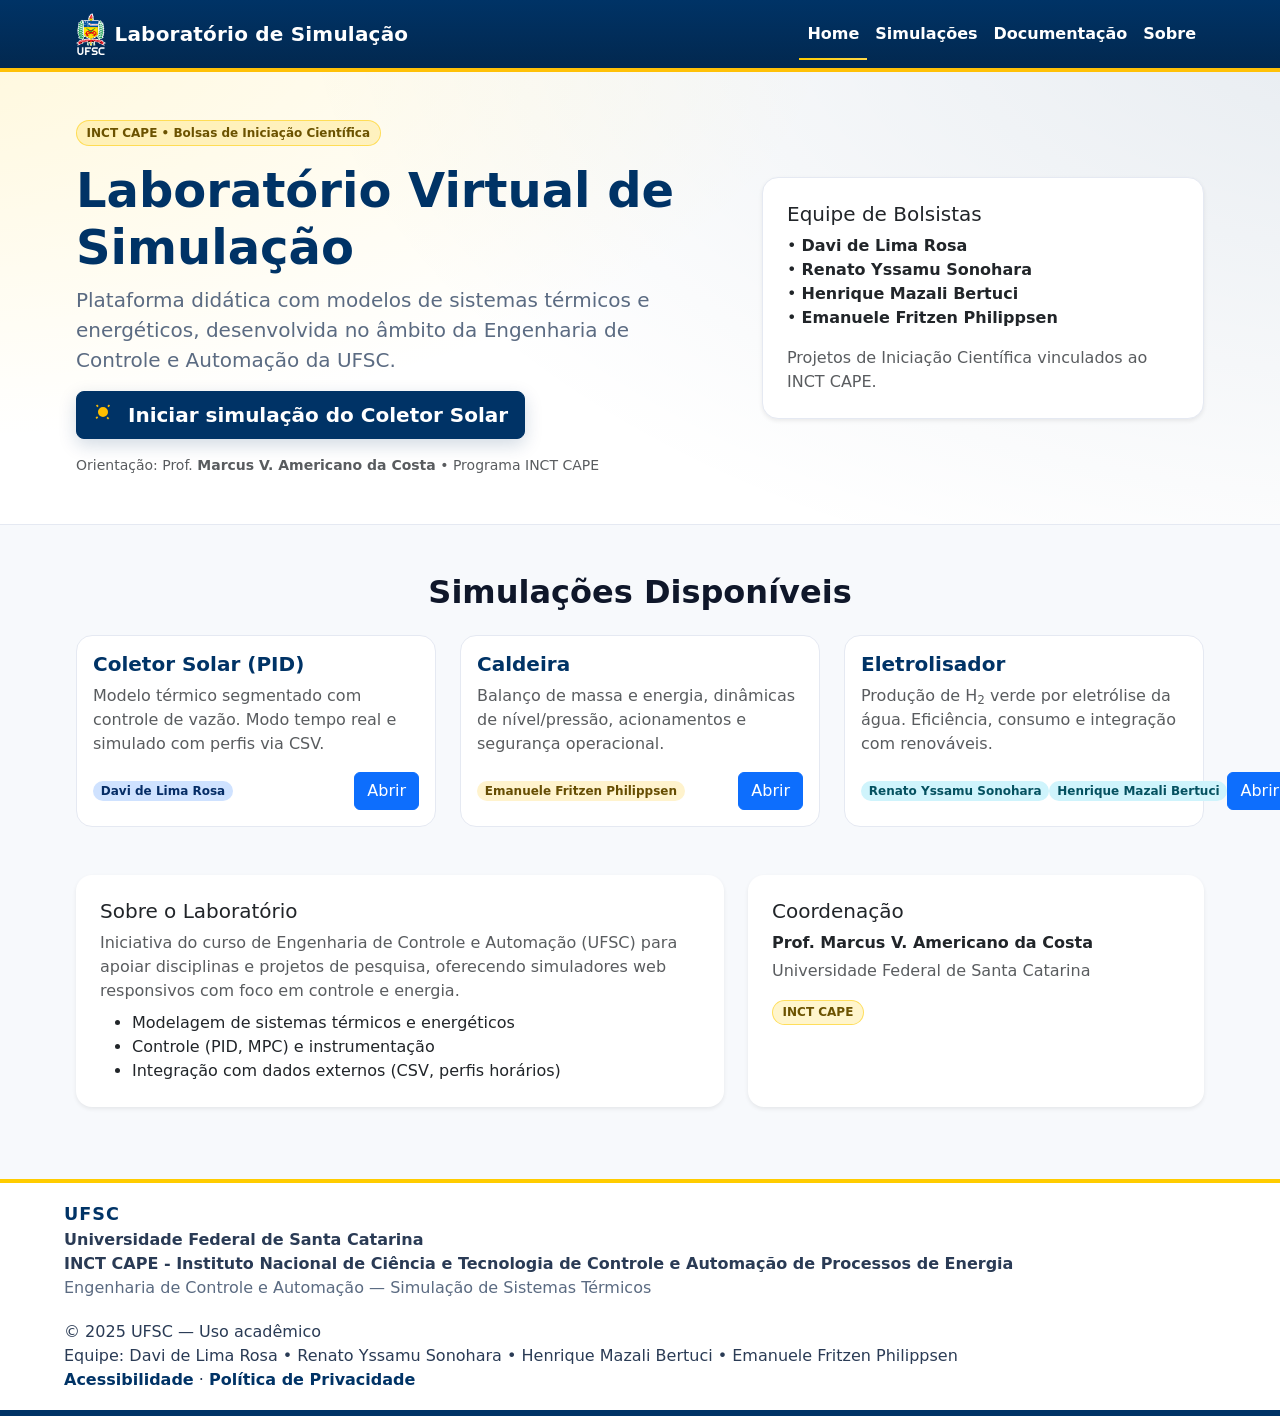
==== index.html @ 4efa79e1 "versao atual, beijos" ====
<!doctype html>
<html lang="pt-br" data-bs-theme="light">
<head>
  <meta charset="utf-8" />
  <meta name="viewport" content="width=device-width, initial-scale=1" />
  <title>Laboratório de Simulação — UFSC</title>

  <!-- Bootstrap -->
  <link href="https://cdn.jsdelivr.net/npm/bootstrap@5.3.3/dist/css/bootstrap.min.css" rel="stylesheet" crossorigin="anonymous">

  <!-- CSS da home (UFSC) -->
  <link rel="stylesheet" href="home.css" />

 <link rel="shortcut icon" href="/logoufsc.png" type="image/png">
</head>
<body>

  <!-- NAVBAR -->
  <nav class="navbar navbar-expand-lg ufsc-nav sticky-top border-bottom border-warning border-4" data-bs-theme="dark">
    <div class="container-fluid main-container">
      <a class="navbar-brand d-flex align-items-center fw-bold" href="index.html">
        <img src="logoufsc.png"
             alt="Logo UFSC" height="42" class="me-2">
        <span class="brand-text">Laboratório de Simulação</span>
      </a>

      <button class="navbar-toggler border-0" type="button" data-bs-toggle="collapse" data-bs-target="#navbarNav"
              aria-controls="navbarNav" aria-expanded="false" aria-label="Alternar navegação">
        <span class="navbar-toggler-icon"></span>
      </button>

      <div class="collapse navbar-collapse" id="navbarNav">
        <ul class="navbar-nav ms-auto align-items-lg-center">
          <li class="nav-item">
            <a class="nav-link ufsc-link active" href="index.html">Home</a>
          </li>
          <li class="nav-item dropdown">
            <a class="nav-link dropdown-toggle ufsc-link" href="#" role="button" data-bs-toggle="dropdown">
              Simulações
            </a>
            <ul class="dropdown-menu dropdown-menu-end ufsc-dropdown">
              <li><a class="dropdown-item" href="coletor/">Coletor Solar (PID)</a></li>
              <li><a class="dropdown-item" href="caldeira/">Caldeira</a></li>
              <li><a class="dropdown-item" href="#" data-coming="Eletrolisador">Eletrolisador</a></li>
            </ul>
          </li>
          <li class="nav-item"><a class="nav-link ufsc-link" href="#" data-coming="Documentação">Documentação</a></li>
          <li class="nav-item"><a class="nav-link ufsc-link" href="sobre/" >Sobre</a></li>
        </ul>
      </div>
    </div>
  </nav>

<header class="hero hero-light py-5 position-relative overflow-hidden">
  
  <div class="container-fluid main-container">
    <div class="row align-items-center g-5">
      <div class="col-lg-7">
        <span class="badge ufsc-badge mb-3">INCT CAPE • Bolsas de Iniciação Científica</span>
        <h1 class="display-5 fw-bold text-ufsc-blue">Laboratório Virtual de Simulação</h1>
        <p class="lead text-hero">
          Plataforma didática com modelos de sistemas térmicos e energéticos, desenvolvida no âmbito
          da Engenharia de Controle e Automação da UFSC.
        </p>
        <a href="/coletor/" class="btn btn-ufsc btn-lg">
          <span class="i-sun me-2" aria-hidden="true"></span> Iniciar simulação do Coletor Solar
        </a>
        <div class="mt-3 small text-muted">
          Orientação: Prof. <b>Marcus V. Americano da Costa</b> • Programa INCT CAPE
        </div>
      </div>
      <div class="col-lg-5">
        <div class="card hero-card shadow-sm">
          <div class="card-body p-4">
            <h5 class="card-title mb-2">Equipe de Bolsistas</h5>
            <ul class="list-unstyled mb-3">
              <li>• <b>Davi de Lima Rosa</b> </li>
              <li>• <b>Renato Yssamu Sonohara</b> </li>
              <li>• <b>Henrique Mazali Bertuci</b> </li>
              <li>• <b>Emanuele Fritzen Philippsen</b> </li>
            </ul>
            <p class="mb-0 text-muted">Projetos de Iniciação Científica vinculados ao INCT CAPE.</p>
          </div>
        </div>
      </div>
    </div>
  </div>
</header>


  <!-- SIMULAÇÕES -->
  <main class="container-fluid main-container py-5">
    <h2 class="text-center fw-bold mb-4">Simulações Disponíveis</h2>

    <div class="row g-4">
      <!-- Coletor -->
      <div class="col-12 col-md-6 col-lg-4">
        <div class="card sim-card h-100">
          <div class="card-body d-flex flex-column">
            <h5 class="card-title">Coletor Solar (PID)</h5>
            <p class="card-text text-muted">
              Modelo térmico segmentado com controle de vazão. Modo tempo real e simulado com perfis via CSV.
            </p>
            <div class="mt-auto d-flex align-items-center justify-content-between">
              <span class="badge rounded-pill bg-primary-subtle text-primary-emphasis">Davi de Lima Rosa</span>
              <a href="coletor/" class="btn btn-primary">Abrir</a>
            </div>
          </div>
        </div>
      </div>

      <!-- Caldeira -->
      <div class="col-12 col-md-6 col-lg-4">
        <div class="card sim-card h-100">
          <div class="card-body d-flex flex-column">
            <h5 class="card-title">Caldeira</h5>
            <p class="card-text text-muted">
              Balanço de massa e energia, dinâmicas de nível/pressão, acionamentos e segurança operacional.
            </p>
            <div class="mt-auto d-flex align-items-center justify-content-between">
              <span class="badge rounded-pill bg-warning-subtle text-warning-emphasis">Emanuele Fritzen Philippsen</span>
              <a href="caldeira/" class="btn btn-primary">Abrir</a>
            </div>
          </div>
        </div>
      </div>

      <!-- Eletrolisador -->
      <div class="col-12 col-md-6 col-lg-4">
        <div class="card sim-card h-100">
          <div class="card-body d-flex flex-column">
            <h5 class="card-title">Eletrolisador</h5>
            <p class="card-text text-muted">
              Produção de H<sub>2</sub> verde por eletrólise da água. Eficiência, consumo e integração com renováveis.
            </p>
            <div class="mt-auto d-flex align-items-center justify-content-between">
              <span class="badge rounded-pill bg-info-subtle text-info-emphasis w-auto">Renato Yssamu Sonohara</span> <br>
              <span class="badge rounded-pill bg-info-subtle text-info-emphasis w-auto">Henrique Mazali Bertuci</span> <br>
              <a href="/eletrolisador/" class="btn btn-primary">Abrir</a>
            </div>
          </div>
        </div>
      </div>
    </div>

    <!-- bloco institucional -->
    <section class="mt-5">
      <div class="row g-4 align-items-stretch">
        <div class="col-lg-7">
          <div class="card border-0 shadow-sm h-100 info-card">
            <div class="card-body p-4">
              <h5 class="card-title">Sobre o Laboratório</h5>
              <p class="mb-2 text-muted">
                Iniciativa do curso de Engenharia de Controle e Automação (UFSC) para apoiar disciplinas e projetos
                de pesquisa, oferecendo simuladores web responsivos com foco em controle e energia.
              </p>
              <ul class="mb-0">
                <li>Modelagem de sistemas térmicos e energéticos</li>
                <li>Controle (PID, MPC) e instrumentação</li>
                <li>Integração com dados externos (CSV, perfis horários)</li>
              </ul>
            </div>
          </div>
        </div>
        <div class="col-lg-5">
          <div class="card border-0 shadow-sm h-100 info-card">
            <div class="card-body p-4">
              <h5 class="card-title">Coordenação</h5>
              <p class="mb-1"><b>Prof. Marcus V. Americano da Costa</b></p>
              <p class="text-muted mb-3">Universidade Federal de Santa Catarina</p>
              <span class="badge ufsc-badge">INCT CAPE </span>
            </div>
          </div>
        </div>
      </div>
    </section>
  </main>

  <!-- RODAPÉ -->
  <footer class="ufsc-footer mt-4">
    <div class="main-container ufsc-footer-inner">
      <div class="left">
        <div class="logo">UFSC</div>
        <div class="name">Universidade Federal de Santa Catarina</div>
        <div class="name"> INCT CAPE - Instituto Nacional de Ciência e Tecnologia de Controle e Automação de Processos de Energia</div>
        <div class="dept">Engenharia de Controle e Automação — Simulação de Sistemas Térmicos</div>
      </div>
      <div class="right">
        <div>© 2025 UFSC — Uso acadêmico</div>
        <div>Equipe: Davi de Lima Rosa • Renato Yssamu Sonohara • Henrique Mazali Bertuci • Emanuele Fritzen Philippsen</div>
        <div><a href="#" data-coming="Acessibilidade">Acessibilidade</a> · <a href="#" data-coming="Política de Privacidade">Política de Privacidade</a></div>
      </div>
    </div>
    <div class="bar"></div>
  </footer>

  <!-- MODAL “EM BREVE” -->
  <div class="modal fade" id="comingModal" tabindex="-1" aria-hidden="true">
    <div class="modal-dialog modal-dialog-centered">
      <div class="modal-content border-0">
        <div class="modal-header bg-warning-subtle">
          <h5 class="modal-title text-dark" id="comingTitle">Em breve</h5>
          <button type="button" class="btn-close" data-bs-dismiss="modal" aria-label="Fechar"></button>
        </div>
        <div class="modal-body">
          <p class="mb-2">Este simulador está em desenvolvimento.</p>
          <ul class="small text-muted mb-0">
            <li>Projeto orientado por <b>Prof. Marcus V. Americano da Costa</b>.</li>
            <li>Bolsistas de Iniciação Científica vinculados ao <b>INCT CAPE</b>.</li>
          </ul>
        </div>
        <div class="modal-footer">
          <button class="btn btn-primary" data-bs-dismiss="modal">Ok, entendi</button>
        </div>
      </div>
    </div>
  </div>

  <!-- Bootstrap Bundle -->
  <script src="https://cdn.jsdelivr.net/npm/bootstrap@5.3.3/dist/js/bootstrap.bundle.min.js" crossorigin="anonymous"></script>

  <!-- JS da Home -->
  <script>
    document.addEventListener('DOMContentLoaded', () => {
      // Modal "Em breve"
      const modalEl = document.getElementById('comingModal');
      const modal = new bootstrap.Modal(modalEl);
      const title = modalEl.querySelector('#comingTitle');

      document.querySelectorAll('[data-coming]').forEach(el => {
        el.addEventListener('click', (e) => {
          e.preventDefault();
          const what = el.getAttribute('data-coming') || 'Em breve';
          title.textContent = `${what} — em breve`;
          modal.show();
        });
      });
    });
  </script>
</body>
</html>
---- home.css ----
/* ===== Paleta UFSC (tema claro) ===== */
:root{
  --ufsc-blue:#003366;
  --ufsc-blue-2:#0b3d7a;          /* mais vivo para botoes/hover */
  --ufsc-yellow:#ffcc00;

  --ink:#0f172a;                  /* texto principal */
  --muted:#5b6b82;                /* texto secundário */
  --surface:#ffffff;              /* fundo de cartões */
  --bg:#f7f9fc;                   /* fundo geral claro */
  --line:#e5e9f2;                 /* bordas suaves */
}

/* ===== Layout geral ===== */
html,body{ overflow-x:hidden; background:var(--bg); color:var(--ink); }
.main-container{ max-width:90vw; margin:0 auto; }
@media (min-width:1400px){ .main-container{ max-width:1320px; } }

/* ===== Navbar Light UFSC ===== */
.ufsc-nav-light{
  background:#ffffff;
}
.ufsc-nav-light .navbar-brand .brand-text{
  color:var(--ufsc-blue);
}
.ufsc-nav-light .navbar-toggler{
  border-color:rgba(0,0,0,.1);
}
.ufsc-nav-light .navbar-toggler-icon{
  background-image: url("data:image/svg+xml,%3csvg xmlns='http://www.w3.org/2000/svg' viewBox='0 0 30 30'%3e%3cpath stroke='rgba(0,0,0,.7)' stroke-linecap='round' stroke-miterlimit='10' stroke-width='2' d='M4 7h22M4 15h22M4 23h22'/%3e%3c/svg%3e");
}

/* Links com sublinhado amarelo animado */
.ufsc-link{
  position:relative; color:var(--ufsc-blue)!important; font-weight:600;
}
.ufsc-link::after{
  content:""; position:absolute; left:0; right:0; bottom:-6px; height:2px;
  background:linear-gradient(90deg,var(--ufsc-yellow),#ffd84a);
  transform:scaleX(0); transform-origin:left; transition:transform .18s ease;
}
.ufsc-link:hover::after, .navbar .nav-link.active.ufsc-link::after{
  transform:scaleX(1);
}

/* Dropdown claro com bordas suaves */
.ufsc-dropdown{
  border:1px solid var(--line);
  box-shadow:0 12px 28px rgba(2,8,23,.08);
  padding:.35rem; border-radius:12px; background:#fff;
}
.ufsc-dropdown .dropdown-item{ border-radius:8px; font-weight:600; color:#0b2240; }
.ufsc-dropdown .dropdown-item:hover{ background:rgba(0,0,0,.04); }
.ufsc-dropdown .dropdown-item.active,
.ufsc-dropdown .dropdown-item:active{
  background: rgba(255,204,0,.25); color:#0b2240;
}

/* ===== HERO Light com sol decorativo ===== */
.hero-light{
  background:
    radial-gradient(60rem 26rem at -10% -10%, rgba(255,204,0,.15), rgba(255,255,255,0)),
    radial-gradient(70rem 40rem at 110% -20%, rgba(0,51,102,.10), rgba(255,255,255,0)),
    #fff;
  color:var(--ink);
  border-bottom:1px solid var(--line);
  
}
.text-hero{ color:var(--muted); }

/* Sol decorativo (canto superior esquerdo) */
.hero-sun{
  position:absolute; inset: -120px auto auto -120px; width:320px; height:320px; border-radius:50%;
  background:
    radial-gradient(circle at 50% 50%, rgba(255,204,0,.9) 0, rgba(255,204,0,.6) 42%, rgba(255,204,0,.0) 60%),
    radial-gradient(520px 520px at 50% 50%, rgba(255,220,60,.25), rgba(255,255,255,0) 60%);
  filter: blur(.3px);
  pointer-events:none;
}

/* Card do herói */
.hero-card{
  background:var(--surface);
  border:1px solid var(--line);
  border-radius:16px;
}

/* Badge UFSC/INCT */
.ufsc-badge{
  display:inline-block; padding:.35rem .6rem; border-radius:999px;
  background:rgba(255,204,0,.2); color:#6b5200; border:1px solid rgba(255,204,0,.55);
  font-weight:700;
}

/* Botão UFSC */
.btn-ufsc{
  background:var(--ufsc-blue); border-color:var(--ufsc-blue);
  color:#fff; font-weight:700;
  box-shadow:0 6px 18px rgba(0,51,102,.18);
}
.btn-ufsc:hover{ background:var(--ufsc-blue-2); border-color:var(--ufsc-blue-2); color:#fff; }

/* Ícone de sol (inline-svg via background) */
.i-sun{
  width:20px; height:20px; display:inline-block; flex:0 0 20px;
  background-image: url('data:image/svg+xml;utf8,<svg xmlns="http://www.w3.org/2000/svg" width="20" height="20" fill="%23ffbf00" viewBox="0 0 24 24"><path d="M6.76 4.84l-1.8-1.79-1.41 1.41 1.79 1.8 1.42-1.42zm10.48 0l1.8-1.79 1.41 1.41-1.79 1.8-1.42-1.42zM12 4V1h-0v3h0zm0 19v-3h-0v3h0zm7.16-9h3v0h-3v0zM1.84 12h3v0h-3v0zm14.4 7.16l1.79 1.8 1.41-1.41-1.8-1.79-1.4 1.4zM4.84 17.16l-1.79 1.8 1.41 1.41 1.8-1.79-1.42-1.42zM12 6a6 6 0 100 12 6 6 0 000-12z"/></svg>');
  background-size:contain; background-repeat:no-repeat; background-position:center;
}

/* ===== Cards das simulações ===== */
.sim-card{
  background:#fff;
  border:1px solid var(--line);
  border-radius:16px;
  transition: transform .15s ease, box-shadow .15s ease, border-color .15s ease;
}
.sim-card:hover{
  transform: translateY(-3px);
  border-color: #cfd6e3;
  box-shadow: 0 14px 28px rgba(2,8,23,.10);
}
.sim-card .card-title{ color:var(--ufsc-blue); font-weight:800; }

/* ===== Bloco institucional ===== */
.info-card{
  background:#fff;
  border:1px solid var(--line);
  border-radius:16px;
}

/* ===== Rodapé Light ===== */
.ufsc-footer{
  background:#ffffff;
  border-top:4px solid var(--ufsc-yellow);
  color:#2a3b55;
}
.ufsc-footer-inner{
  display:flex;justify-content:space-between;gap:20px;flex-wrap:wrap;
  padding:18px 0;
}
.ufsc-footer .logo{ font-weight:900;letter-spacing:1px;font-size:1.1rem; color:var(--ufsc-blue) }
.ufsc-footer .name{ font-weight:700 }
.ufsc-footer .dept{ color:#5b6b82 }
.ufsc-footer .right a{ color:var(--ufsc-blue);text-decoration:none;font-weight:700 }
.ufsc-footer .right a:hover{ text-decoration:underline }
.ufsc-footer .bar{ height:6px;background:var(--ufsc-blue) }

/* ===== Utilidades ===== */
.text-ufsc-blue{ color:var(--ufsc-blue) }

/* ====== NAVBAR ====== */
.ufsc-nav{
  background: linear-gradient(180deg, var(--ufsc-blue) 0%, #02284f 100%);
}

/* marca + espaçamentos */
.navbar-brand .brand-text{color:#fff; letter-spacing:.2px}
.navbar-brand:hover{opacity:.95}

/* Toggler sempre visível no tema escuro */
.navbar[data-bs-theme="dark"] .navbar-toggler{
  color:#fff
}
.navbar[data-bs-theme="dark"] .navbar-toggler-icon{
  background-image: url("data:image/svg+xml,%3csvg xmlns='http://www.w3.org/2000/svg' viewBox='0 0 30 30'%3e%3cpath stroke='rgba(255,255,255,.9)' stroke-linecap='round' stroke-miterlimit='10' stroke-width='2' d='M4 7h22M4 15h22M4 23h22'/%3e%3c/svg%3e");
}

/* Links com sublinhado animado nas interações */
.ufsc-link{
  position:relative; color:#fff !important; font-weight:600;
}
.ufsc-link::after{
  content:""; position:absolute; left:0; right:0; bottom:-6px; height:2px;
  background:linear-gradient(90deg,var(--ufsc-yellow),#ffd84a);
  transform:scaleX(0); transform-origin:left; transition:transform .18s ease;
}
.ufsc-link:hover::after, .ufsc-link:focus-visible::after, .navbar .nav-link.active.ufsc-link::after{
  transform:scaleX(1);
}
.navbar .nav-link.active{color:#fff}

/* Estado de foco acessível */
.ufsc-link:focus-visible{
  outline:2px solid #bfd9ff; outline-offset:2px; border-radius:4px;
}
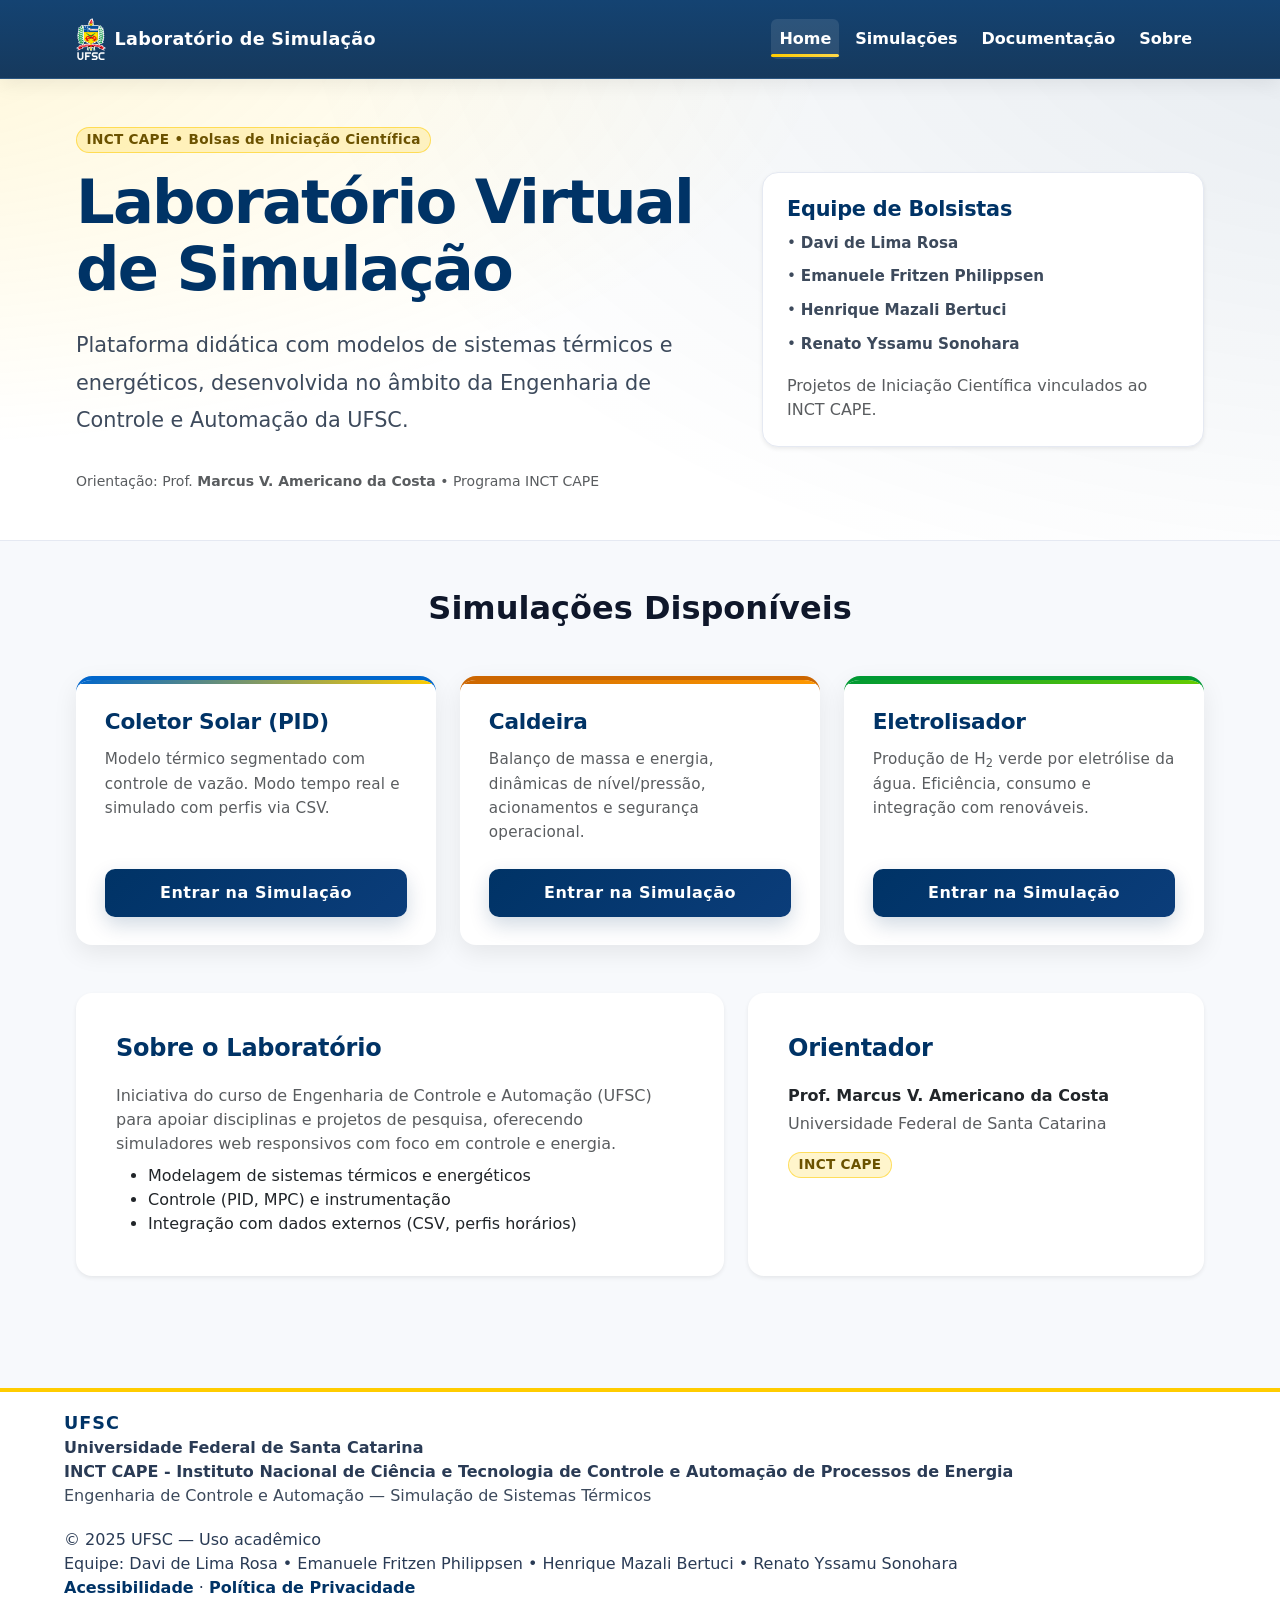
==== commit a8547451: "Modificações visuais - home Atualização na página home, apenas coisas visuais, botões, cores, animaç" ====
--- a/index.html
+++ b/index.html
@@ -11,12 +11,12 @@
   <!-- CSS da home (UFSC) -->
   <link rel="stylesheet" href="home.css" />
 
- <link rel="shortcut icon" href="/logoufsc.png" type="image/png">
+ <link rel="shortcut icon" href="logoufsc.png" type="image/png">
 </head>
 <body>
 
   <!-- NAVBAR -->
-  <nav class="navbar navbar-expand-lg ufsc-nav sticky-top border-bottom border-warning border-4" data-bs-theme="dark">
+  <nav class="navbar navbar-expand-lg ufsc-nav sticky-top" data-bs-theme="light">
     <div class="container-fluid main-container">
       <a class="navbar-brand d-flex align-items-center fw-bold" href="index.html">
         <img src="logoufsc.png"
@@ -41,10 +41,10 @@
             <ul class="dropdown-menu dropdown-menu-end ufsc-dropdown">
               <li><a class="dropdown-item" href="coletor/">Coletor Solar (PID)</a></li>
               <li><a class="dropdown-item" href="caldeira/">Caldeira</a></li>
-              <li><a class="dropdown-item" href="#" data-coming="Eletrolisador">Eletrolisador</a></li>
+              <li><a class="dropdown-item" href="eletrolisador/eletrolisador.html">Eletrolisador</a></li>
             </ul>
           </li>
-          <li class="nav-item"><a class="nav-link ufsc-link" href="#" data-coming="Documentação">Documentação</a></li>
+          <li class="nav-item"><a class="nav-link ufsc-link" href="coletor/readme.html">Documentação</a></li>
           <li class="nav-item"><a class="nav-link ufsc-link" href="sobre/" >Sobre</a></li>
         </ul>
       </div>
@@ -62,9 +62,6 @@
           Plataforma didática com modelos de sistemas térmicos e energéticos, desenvolvida no âmbito
           da Engenharia de Controle e Automação da UFSC.
         </p>
-        <a href="/coletor/" class="btn btn-ufsc btn-lg">
-          <span class="i-sun me-2" aria-hidden="true"></span> Iniciar simulação do Coletor Solar
-        </a>
         <div class="mt-3 small text-muted">
           Orientação: Prof. <b>Marcus V. Americano da Costa</b> • Programa INCT CAPE
         </div>
@@ -75,9 +72,9 @@
             <h5 class="card-title mb-2">Equipe de Bolsistas</h5>
             <ul class="list-unstyled mb-3">
               <li>• <b>Davi de Lima Rosa</b> </li>
+              <li>• <b>Emanuele Fritzen Philippsen</b> </li>
+              <li>• <b>Henrique Mazali Bertuci</b> </li>
               <li>• <b>Renato Yssamu Sonohara</b> </li>
-              <li>• <b>Henrique Mazali Bertuci</b> </li>
-              <li>• <b>Emanuele Fritzen Philippsen</b> </li>
             </ul>
             <p class="mb-0 text-muted">Projetos de Iniciação Científica vinculados ao INCT CAPE.</p>
           </div>
@@ -90,20 +87,21 @@
 
   <!-- SIMULAÇÕES -->
   <main class="container-fluid main-container py-5">
-    <h2 class="text-center fw-bold mb-4">Simulações Disponíveis</h2>
+    <div class="text-center mb-5">
+      <h2 class="text-center fw-bold">Simulações Disponíveis</h2>
+    </div>
 
     <div class="row g-4">
       <!-- Coletor -->
       <div class="col-12 col-md-6 col-lg-4">
-        <div class="card sim-card h-100">
+        <div class="card sim-card coletor h-100">
           <div class="card-body d-flex flex-column">
             <h5 class="card-title">Coletor Solar (PID)</h5>
             <p class="card-text text-muted">
               Modelo térmico segmentado com controle de vazão. Modo tempo real e simulado com perfis via CSV.
             </p>
-            <div class="mt-auto d-flex align-items-center justify-content-between">
-              <span class="badge rounded-pill bg-primary-subtle text-primary-emphasis">Davi de Lima Rosa</span>
-              <a href="coletor/" class="btn btn-primary">Abrir</a>
+            <div class="mt-auto">
+              <a href="coletor/" class="btn btn-primary w-100">Entrar na Simulação</a>
             </div>
           </div>
         </div>
@@ -111,15 +109,14 @@
 
       <!-- Caldeira -->
       <div class="col-12 col-md-6 col-lg-4">
-        <div class="card sim-card h-100">
+        <div class="card sim-card caldeira h-100">
           <div class="card-body d-flex flex-column">
             <h5 class="card-title">Caldeira</h5>
             <p class="card-text text-muted">
               Balanço de massa e energia, dinâmicas de nível/pressão, acionamentos e segurança operacional.
             </p>
-            <div class="mt-auto d-flex align-items-center justify-content-between">
-              <span class="badge rounded-pill bg-warning-subtle text-warning-emphasis">Emanuele Fritzen Philippsen</span>
-              <a href="caldeira/" class="btn btn-primary">Abrir</a>
+            <div class="mt-auto">
+              <a href="caldeira/" class="btn btn-primary w-100">Entrar na Simulação</a>
             </div>
           </div>
         </div>
@@ -127,16 +124,14 @@
 
       <!-- Eletrolisador -->
       <div class="col-12 col-md-6 col-lg-4">
-        <div class="card sim-card h-100">
+        <div class="card sim-card eletrolisador h-100">
           <div class="card-body d-flex flex-column">
             <h5 class="card-title">Eletrolisador</h5>
             <p class="card-text text-muted">
               Produção de H<sub>2</sub> verde por eletrólise da água. Eficiência, consumo e integração com renováveis.
             </p>
-            <div class="mt-auto d-flex align-items-center justify-content-between">
-              <span class="badge rounded-pill bg-info-subtle text-info-emphasis w-auto">Renato Yssamu Sonohara</span> <br>
-              <span class="badge rounded-pill bg-info-subtle text-info-emphasis w-auto">Henrique Mazali Bertuci</span> <br>
-              <a href="/eletrolisador/" class="btn btn-primary">Abrir</a>
+            <div class="mt-auto">
+              <a href="eletrolisador/eletrolisador.html" class="btn btn-primary w-100">Entrar na Simulação</a>
             </div>
           </div>
         </div>
@@ -165,7 +160,7 @@
         <div class="col-lg-5">
           <div class="card border-0 shadow-sm h-100 info-card">
             <div class="card-body p-4">
-              <h5 class="card-title">Coordenação</h5>
+              <h5 class="card-title">Orientador</h5>
               <p class="mb-1"><b>Prof. Marcus V. Americano da Costa</b></p>
               <p class="text-muted mb-3">Universidade Federal de Santa Catarina</p>
               <span class="badge ufsc-badge">INCT CAPE </span>
@@ -187,7 +182,7 @@
       </div>
       <div class="right">
         <div>© 2025 UFSC — Uso acadêmico</div>
-        <div>Equipe: Davi de Lima Rosa • Renato Yssamu Sonohara • Henrique Mazali Bertuci • Emanuele Fritzen Philippsen</div>
+        <div>Equipe: Davi de Lima Rosa • Emanuele Fritzen Philippsen • Henrique Mazali Bertuci • Renato Yssamu Sonohara</div>
         <div><a href="#" data-coming="Acessibilidade">Acessibilidade</a> · <a href="#" data-coming="Política de Privacidade">Política de Privacidade</a></div>
       </div>
     </div>
@@ -222,6 +217,16 @@
   <!-- JS da Home -->
   <script>
     document.addEventListener('DOMContentLoaded', () => {
+      // Navbar scroll effect
+      const navbar = document.querySelector('.ufsc-nav');
+      window.addEventListener('scroll', () => {
+        if (window.scrollY > 10) {
+          navbar.classList.add('scrolled');
+        } else {
+          navbar.classList.remove('scrolled');
+        }
+      });
+
       // Modal "Em breve"
       const modalEl = document.getElementById('comingModal');
       const modal = new bootstrap.Modal(modalEl);
--- a/home.css
+++ b/home.css
@@ -5,7 +5,7 @@
   --ufsc-yellow:#ffcc00;
 
   --ink:#0f172a;                  /* texto principal */
-  --muted:#5b6b82;                /* texto secundário */
+  --muted:#3d4a5c;                /* texto secundário - mais forte */
   --surface:#ffffff;              /* fundo de cartões */
   --bg:#f7f9fc;                   /* fundo geral claro */
   --line:#e5e9f2;                 /* bordas suaves */
@@ -43,17 +43,46 @@
   transform:scaleX(1);
 }
 
-/* Dropdown claro com bordas suaves */
+/* Dropdown claro com bordas suaves e moderno */
 .ufsc-dropdown{
-  border:1px solid var(--line);
-  box-shadow:0 12px 28px rgba(2,8,23,.08);
-  padding:.35rem; border-radius:12px; background:#fff;
-}
-.ufsc-dropdown .dropdown-item{ border-radius:8px; font-weight:600; color:#0b2240; }
-.ufsc-dropdown .dropdown-item:hover{ background:rgba(0,0,0,.04); }
+  border: 1px solid rgba(229, 233, 242, 0.6);
+  box-shadow: 0 16px 40px rgba(0, 0, 0, 0.12);
+  backdrop-filter: blur(8px);
+  -webkit-backdrop-filter: blur(8px);
+  padding: 0.6rem;
+  border-radius: 14px;
+  background: rgba(255, 255, 255, 0.95);
+  animation: dropdownSlide 0.25s cubic-bezier(0.34, 1.56, 0.64, 1);
+}
+
+@keyframes dropdownSlide{
+  from{
+    opacity: 0;
+    transform: translateY(-8px);
+  }
+  to{
+    opacity: 1;
+    transform: translateY(0);
+  }
+}
+
+.ufsc-dropdown .dropdown-item{
+  border-radius: 8px;
+  font-weight: 600;
+  color: #0b2240;
+  transition: all 0.25s ease;
+  padding: 0.7rem 0.9rem;
+}
+
+.ufsc-dropdown .dropdown-item:hover{
+  background: rgba(0, 51, 102, 0.08);
+  transform: translateX(4px);
+}
+
 .ufsc-dropdown .dropdown-item.active,
 .ufsc-dropdown .dropdown-item:active{
-  background: rgba(255,204,0,.25); color:#0b2240;
+  background: rgba(255, 204, 0, 0.15);
+  color: #0b2240;
 }
 
 /* ===== HERO Light com sol decorativo ===== */
@@ -109,17 +138,98 @@
 
 /* ===== Cards das simulações ===== */
 .sim-card{
-  background:#fff;
-  border:1px solid var(--line);
-  border-radius:16px;
-  transition: transform .15s ease, box-shadow .15s ease, border-color .15s ease;
-}
+  background: #fff;
+  border: none;
+  border-radius: 16px;
+  transition: all 0.35s cubic-bezier(0.34, 1.56, 0.64, 1);
+  position: relative;
+  overflow: hidden;
+  box-shadow: 0 8px 24px rgba(0, 0, 0, 0.08);
+  border-top: 4px solid var(--ufsc-blue);
+}
+
+.sim-card::before{
+  content: "";
+  position: absolute;
+  top: 0;
+  left: 0;
+  right: 0;
+  height: 4px;
+  background: linear-gradient(90deg, var(--ufsc-blue), var(--ufsc-yellow));
+  z-index: 1;
+}
+
+.sim-card::after{
+  content: "";
+  position: absolute;
+  top: 0;
+  left: 0;
+  right: 0;
+  bottom: 0;
+  background: linear-gradient(135deg, rgba(255, 204, 0, 0.03) 0%, transparent 100%);
+  opacity: 0;
+  transition: opacity 0.35s ease;
+  pointer-events: none;
+}
+
 .sim-card:hover{
-  transform: translateY(-3px);
-  border-color: #cfd6e3;
-  box-shadow: 0 14px 28px rgba(2,8,23,.10);
-}
-.sim-card .card-title{ color:var(--ufsc-blue); font-weight:800; }
+  transform: translateY(-6px) scale(1.01);
+  box-shadow: 0 20px 48px rgba(0, 0, 0, 0.15);
+}
+
+.sim-card:hover::after{
+  opacity: 1;
+}
+
+.sim-card .card-body{
+  padding: 1.8rem !important;
+}
+
+.sim-card .card-title{
+  color: var(--ufsc-blue);
+  font-weight: 900;
+  font-size: 1.4rem;
+  margin-bottom: 1rem !important;
+  letter-spacing: -0.01em;
+}
+
+.sim-card .card-text{
+  color: #4a5a6f;
+  font-size: 0.98rem;
+  line-height: 1.7;
+  margin-bottom: 1.8rem !important;
+  font-weight: 400;
+}
+
+/* Variações por tipo de simulação */
+.sim-card.coletor::before{
+  background: linear-gradient(90deg, #0066cc, #ffcc00);
+}
+
+.sim-card.coletor{
+  border-top-color: #0066cc;
+}
+
+.sim-card.caldeira::before{
+  background: linear-gradient(90deg, #cc6600, #ff9900);
+}
+
+.sim-card.caldeira{
+  border-top-color: #cc6600;
+}
+
+.sim-card.eletrolisador::before{
+  background: linear-gradient(90deg, #009933, #66cc00);
+}
+
+.sim-card.eletrolisador{
+  border-top-color: #009933;
+}
+
+/* Row com mais espaçamento entre cards */
+main .row{
+  margin-bottom: 2rem;
+}
 
 /* ===== Bloco institucional ===== */
 .info-card{
@@ -140,7 +250,7 @@
 }
 .ufsc-footer .logo{ font-weight:900;letter-spacing:1px;font-size:1.1rem; color:var(--ufsc-blue) }
 .ufsc-footer .name{ font-weight:700 }
-.ufsc-footer .dept{ color:#5b6b82 }
+.ufsc-footer .dept{ color:#3d4a5c }
 .ufsc-footer .right a{ color:var(--ufsc-blue);text-decoration:none;font-weight:700 }
 .ufsc-footer .right a:hover{ text-decoration:underline }
 .ufsc-footer .bar{ height:6px;background:var(--ufsc-blue) }
@@ -148,38 +258,292 @@
 /* ===== Utilidades ===== */
 .text-ufsc-blue{ color:var(--ufsc-blue) }
 
-/* ====== NAVBAR ====== */
+/* ====== NAVBAR MODERNA ====== */
 .ufsc-nav{
-  background: linear-gradient(180deg, var(--ufsc-blue) 0%, #02284f 100%);
+  background: linear-gradient(180deg, rgba(0, 51, 102, 0.92) 0%, rgba(2, 40, 79, 0.92) 100%);
+  backdrop-filter: blur(12px);
+  -webkit-backdrop-filter: blur(12px);
+  border-bottom: 1px solid rgba(255, 255, 255, 0.1);
+  box-shadow: 0 4px 20px rgba(0, 0, 0, 0.08);
+  transition: box-shadow 0.3s ease, background 0.3s ease;
+  padding: 0.8rem 0;
+}
+
+.ufsc-nav.scrolled{
+  box-shadow: 0 8px 32px rgba(0, 0, 0, 0.15);
+  padding: 1rem 0;
 }
 
 /* marca + espaçamentos */
-.navbar-brand .brand-text{color:#fff; letter-spacing:.2px}
-.navbar-brand:hover{opacity:.95}
+.navbar-brand{
+  transition: all 0.3s ease;
+}
+
+.navbar-brand .brand-text{
+  color: #fff;
+  letter-spacing: 0.3px;
+  font-weight: 700;
+  font-size: 1.1rem;
+}
+
+.navbar-brand:hover{
+  transform: translateX(-2px);
+  opacity: 1;
+}
+
+.navbar-brand img{
+  transition: transform 0.3s ease;
+}
+
+.navbar-brand:hover img{
+  transform: scale(1.05) rotate(-2deg);
+}
 
 /* Toggler sempre visível no tema escuro */
 .navbar[data-bs-theme="dark"] .navbar-toggler{
-  color:#fff
-}
+  color: #fff;
+  border-color: rgba(255, 255, 255, 0.2);
+  transition: all 0.3s ease;
+}
+
+.navbar[data-bs-theme="dark"] .navbar-toggler:hover{
+  border-color: rgba(255, 255, 255, 0.4);
+  background: rgba(255, 255, 255, 0.08);
+}
+
 .navbar[data-bs-theme="dark"] .navbar-toggler-icon{
   background-image: url("data:image/svg+xml,%3csvg xmlns='http://www.w3.org/2000/svg' viewBox='0 0 30 30'%3e%3cpath stroke='rgba(255,255,255,.9)' stroke-linecap='round' stroke-miterlimit='10' stroke-width='2' d='M4 7h22M4 15h22M4 23h22'/%3e%3c/svg%3e");
 }
 
 /* Links com sublinhado animado nas interações */
 .ufsc-link{
-  position:relative; color:#fff !important; font-weight:600;
-}
+  position: relative;
+  color: #fff !important;
+  font-weight: 600;
+  padding: 0.5rem 0.75rem;
+  margin: 0 0.25rem;
+  border-radius: 6px;
+  transition: all 0.3s ease;
+}
+
 .ufsc-link::after{
-  content:""; position:absolute; left:0; right:0; bottom:-6px; height:2px;
-  background:linear-gradient(90deg,var(--ufsc-yellow),#ffd84a);
-  transform:scaleX(0); transform-origin:left; transition:transform .18s ease;
-}
-.ufsc-link:hover::after, .ufsc-link:focus-visible::after, .navbar .nav-link.active.ufsc-link::after{
-  transform:scaleX(1);
-}
-.navbar .nav-link.active{color:#fff}
+  content: "";
+  position: absolute;
+  left: 50%;
+  right: 50%;
+  bottom: 2px;
+  height: 2.5px;
+  background: linear-gradient(90deg, var(--ufsc-yellow), #ffd84a);
+  transform: scaleX(0);
+  transform-origin: center;
+  transition: all 0.35s cubic-bezier(0.34, 1.56, 0.64, 1);
+  border-radius: 2px;
+}
+
+.ufsc-link::before{
+  content: "";
+  position: absolute;
+  inset: 0;
+  background: rgba(255, 255, 255, 0.08);
+  border-radius: 6px;
+  opacity: 0;
+  transition: opacity 0.3s ease;
+}
+
+.ufsc-link:hover::before{
+  opacity: 1;
+}
+
+.ufsc-link:hover::after,
+.ufsc-link:focus-visible::after,
+.navbar .nav-link.active.ufsc-link::after{
+  left: 0;
+  right: 0;
+  transform: scaleX(1);
+}
+
+.ufsc-link:hover{
+  transform: translateY(-1px);
+}
+
+.navbar .nav-link.active{
+  color: #fff !important;
+}
+
+.navbar .nav-link.active.ufsc-link{
+  background: rgba(255, 255, 255, 0.1);
+}
 
 /* Estado de foco acessível */
 .ufsc-link:focus-visible{
-  outline:2px solid #bfd9ff; outline-offset:2px; border-radius:4px;
+  outline: 2px solid #ffd84a;
+  outline-offset: 4px;
+  border-radius: 6px;
+}
+
+/* ===== Botões modernos nas simulações ===== */
+.sim-card .btn-primary{
+  background: linear-gradient(135deg, var(--ufsc-blue) 0%, var(--ufsc-blue-2) 100%);
+  border: none;
+  border-radius: 10px;
+  font-weight: 700;
+  letter-spacing: 0.5px;
+  padding: 0.75rem 1.5rem;
+  box-shadow: 0 8px 20px rgba(0, 51, 102, 0.18);
+  transition: all 0.3s cubic-bezier(0.34, 1.56, 0.64, 1);
+  position: relative;
+  overflow: hidden;
+}
+
+.sim-card .btn-primary::before{
+  content: "";
+  position: absolute;
+  top: 50%;
+  left: 50%;
+  width: 0;
+  height: 0;
+  border-radius: 50%;
+  background: rgba(255, 255, 255, 0.3);
+  transform: translate(-50%, -50%);
+  transition: width 0.6s, height 0.6s;
+}
+
+.sim-card .btn-primary:hover::before{
+  width: 300px;
+  height: 300px;
+}
+
+.sim-card .btn-primary:hover{
+  background: linear-gradient(135deg, var(--ufsc-blue-2) 0%, #0a3469 100%);
+  box-shadow: 0 12px 32px rgba(0, 51, 102, 0.28);
+  transform: translateY(-2px) scale(1.02);
+  color: #fff;
+}
+
+.sim-card .btn-primary:active{
+  transform: translateY(0) scale(0.98);
+  box-shadow: 0 4px 12px rgba(0, 51, 102, 0.15);
+}
+
+/* ===== Hierarquia Tipográfica ===== */
+
+/* Títulos principais da página */
+main > h2{
+  font-size: 2.75rem;
+  font-weight: 900;
+  letter-spacing: -0.02em;
+  margin-bottom: 1.5rem !important;
+  color: var(--ink);
+}
+
+/* Seções com títulos */
+section > h2{
+  font-size: 2.5rem;
+  font-weight: 900;
+  letter-spacing: -0.02em;
+  margin-bottom: 1.2rem;
+  color: var(--ink);
+}
+
+/* Títulos dos cards de simulação */
+.sim-card .card-title{
+  font-size: 1.35rem;
+  font-weight: 900;
+  letter-spacing: -0.01em;
+  margin-bottom: 0.8rem !important;
+  color: var(--ufsc-blue);
+  line-height: 1.2;
+}
+
+/* Texto descritivo dos cards */
+.sim-card .card-text{
+  font-size: 0.95rem;
+  color: #4a5a6f;
+  font-weight: 400;
+  line-height: 1.6;
+  margin-bottom: 1.5rem !important;
+  letter-spacing: 0.2px;
+}
+
+/* Títulos dos cards informativos */
+.info-card .card-title{
+  font-size: 1.5rem;
+  font-weight: 900;
+  letter-spacing: -0.01em;
+  margin-bottom: 0.9rem !important;
+  color: var(--ufsc-blue);
+  line-height: 1.3;
+}
+
+/* Texto do herói */
+.hero-light .display-5{
+  font-size: clamp(2.8rem, 6vw, 3.8rem);
+  font-weight: 950;
+  letter-spacing: -0.03em;
+  line-height: 1.1;
+  margin-bottom: 1.5rem;
+}
+
+.hero-light .lead{
+  font-size: 1.3rem;
+  font-weight: 400;
+  line-height: 1.8;
+  color: #3d4a5c;
+  margin-bottom: 2rem;
+}
+
+/* Subtextos mais suaves */
+.text-muted{
+  font-weight: 400;
+  opacity: 1;
+}
+
+/* Espaçamento verticais aumentados */
+main{
+  padding-top: 3.5rem !important;
+  padding-bottom: 3.5rem !important;
+}
+
+section{
+  margin-top: 2.5rem;
+  margin-bottom: 2.5rem;
+}
+
+/* Hero card com melhor tipografia */
+.hero-card h5{
+  font-size: 1.3rem;
+  font-weight: 900;
+  letter-spacing: -0.01em;
+  margin-bottom: 0.9rem;
+  color: var(--ufsc-blue);
+}
+
+.hero-card ul{
+  line-height: 1.8;
+  color: #3d4a5c;
+  font-size: 0.95rem;
+}
+
+.hero-card li{
+  margin-bottom: 0.4rem;
+}
+
+/* Info card com melhor estilo */
+.info-card .card-body{
+  padding: 2.5rem !important;
+}
+
+.info-card .card-title{
+  margin-bottom: 1.2rem !important;
+}
+
+.info-card p:first-child{
+  font-size: 1.1rem;
+  font-weight: 700;
+}
+
+/* Badge melhorado */
+.ufsc-badge{
+  font-size: 0.85rem;
+  letter-spacing: 0.3px;
 }
